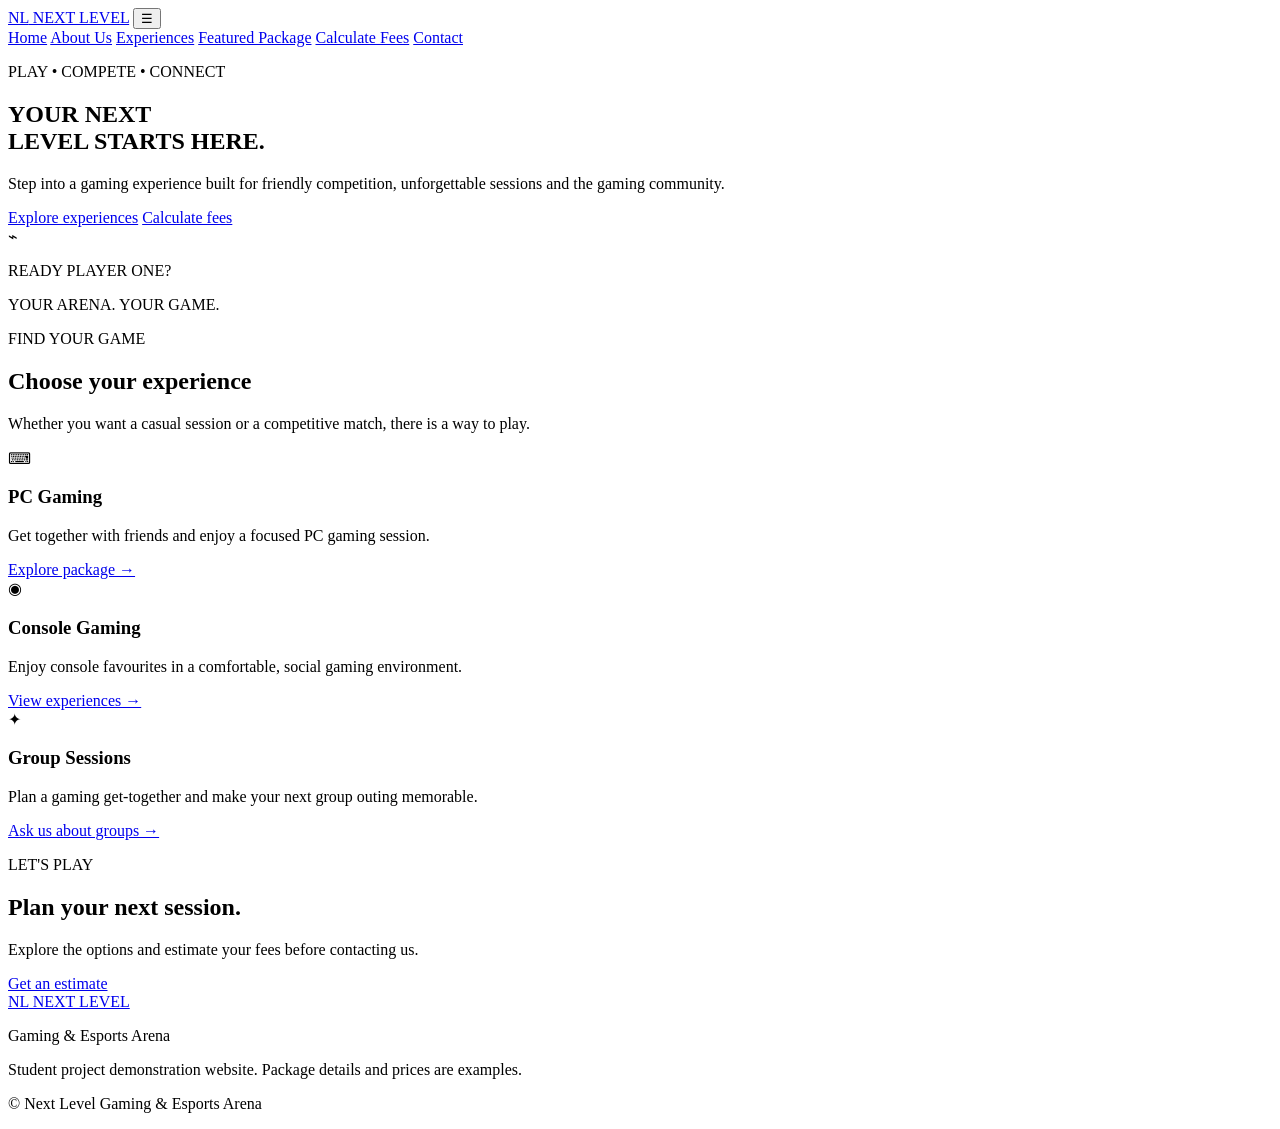
==== index.html @ 21e7a25c "index commit" ====
<!DOCTYPE html>
<html lang="en">
<head>
  <meta charset="UTF-8">
  <meta name="viewport" content="width=device-width, initial-scale=1.0">
  <meta name="description" content="Discover Next Level Gaming & Esports Arena. Explore gaming experiences and estimate your session fees.">
  <title>Next Level | Gaming & Esports Arena</title>
  <link rel="stylesheet" href="style.css">
  <script src="script.js" defer></script>
</head>
<body>
  <header class="site-header">
    <a class="logo" href="index.html"><span class="logo-mark">NL</span> NEXT LEVEL</a>
    <button class="menu-toggle" aria-label="Toggle navigation" aria-expanded="false">☰</button>
    <nav class="site-nav" aria-label="Main navigation">
      <a class="active" href="index.html">Home</a>
      <a href="about.html">About Us</a>
      <a href="overview.html">Experiences</a>
      <a href="package.html">Featured Package</a>
      <a href="calculate-fees.html">Calculate Fees</a>
      <a href="contact.html">Contact</a>
    </nav>
  </header>

  <main>
    <section class="hero">
      <div class="hero-content">
        <p class="eyebrow">PLAY • COMPETE • CONNECT</p>
        <h1>YOUR NEXT<br><span>LEVEL</span> STARTS HERE.</h1>
        <p class="hero-copy">Step into a gaming experience built for friendly competition, unforgettable sessions and the gaming community.</p>
        <div class="button-row">
          <a class="button button-primary" href="overview.html">Explore experiences</a>
          <a class="button button-outline" href="calculate-fees.html">Calculate fees</a>
        </div>
      </div>
      <div class="hero-panel" aria-label="Gaming arena feature">
        <div class="orbit orbit-one"></div>
        <div class="orbit orbit-two"></div>
        <div class="controller">⌁</div>
        <p class="panel-label">READY PLAYER ONE?</p>
        <p class="panel-small">YOUR ARENA. YOUR GAME.</p>
      </div>
    </section>

    <section class="section">
      <div class="section-heading">
        <p class="eyebrow">FIND YOUR GAME</p>
        <h2>Choose your experience</h2>
        <p>Whether you want a casual session or a competitive match, there is a way to play.</p>
      </div>

      <div class="card-grid">
        <article class="feature-card">
          <div class="card-icon">⌨</div>
          <h3>PC Gaming</h3>
          <p>Get together with friends and enjoy a focused PC gaming session.</p>
          <a href="package.html" class="text-link">Explore package →</a>
        </article>

        <article class="feature-card">
          <div class="card-icon">◉</div>
          <h3>Console Gaming</h3>
          <p>Enjoy console favourites in a comfortable, social gaming environment.</p>
          <a href="overview.html" class="text-link">View experiences →</a>
        </article>

        <article class="feature-card">
          <div class="card-icon">✦</div>
          <h3>Group Sessions</h3>
          <p>Plan a gaming get-together and make your next group outing memorable.</p>
          <a href="contact.html" class="text-link">Ask us about groups →</a>
        </article>
      </div>
    </section>

    <section class="cta-band">
      <div>
        <p class="eyebrow">LET'S PLAY</p>
        <h2>Plan your next session.</h2>
        <p>Explore the options and estimate your fees before contacting us.</p>
      </div>
      <a class="button button-primary" href="calculate-fees.html">Get an estimate</a>
    </section>
  </main>

  <footer class="site-footer">
    <a class="logo" href="index.html"><span class="logo-mark">NL</span> NEXT LEVEL</a>
    <p>Gaming & Esports Arena</p>
    <p class="footer-note">Student project demonstration website. Package details and prices are examples.</p>
    <p>©️ <span class="year"></span> Next Level Gaming & Esports Arena</p>
  </footer>
</body>
</html>
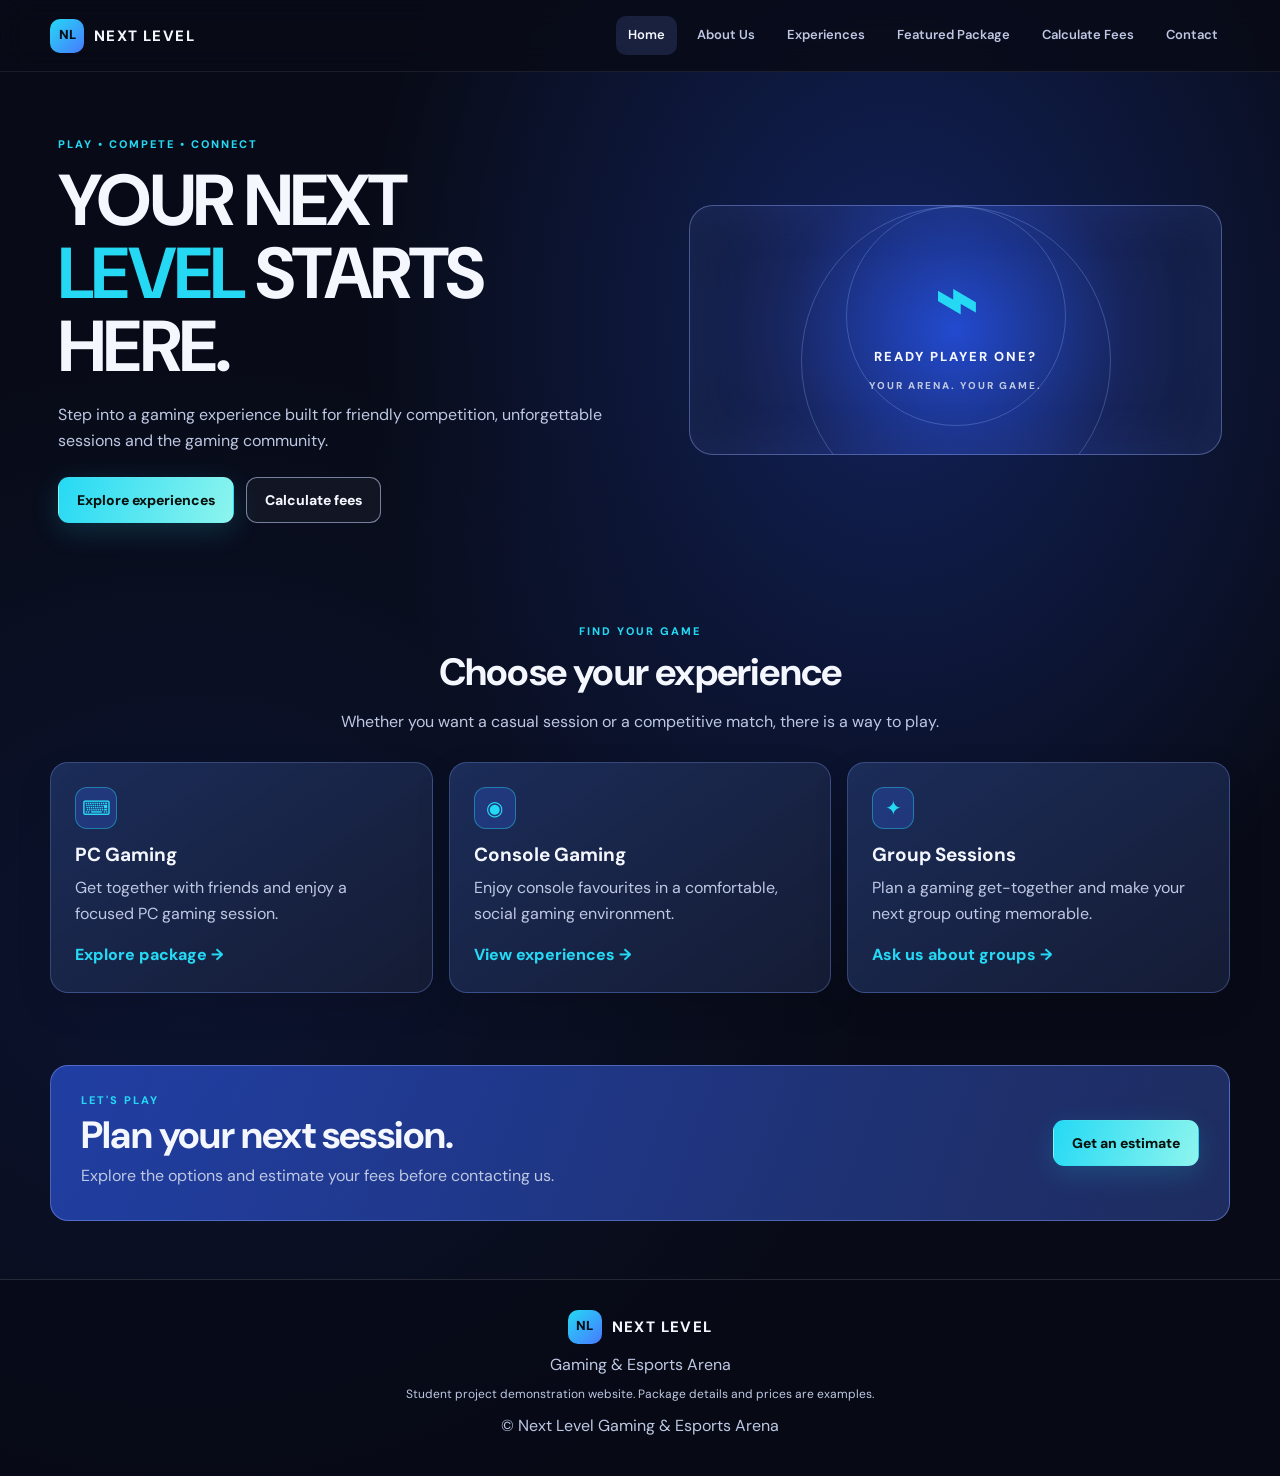
==== commit 68d0c265: "modified the files to correct the href links in the overview.html and package.html files, ensuring t" ====
--- a/index.html
+++ b/index.html
@@ -5,7 +5,7 @@
   <meta name="viewport" content="width=device-width, initial-scale=1.0">
   <meta name="description" content="Discover Next Level Gaming & Esports Arena. Explore gaming experiences and estimate your session fees.">
   <title>Next Level | Gaming & Esports Arena</title>
-  <link rel="stylesheet" href="style.css">
+  <link rel="stylesheet" href="styles.css">
   <script src="script.js" defer></script>
 </head>
 <body>
--- a/styles.css
+++ b/styles.css
@@ -0,0 +1,703 @@
+@import url('https://fonts.googleapis.com/css2?family=DM+Sans:wght@400;500;600;700;800&display=swap');
+
+:root {
+  --bg: #080b17;
+  --surface: #11182a;
+  --surface-light: #17213a;
+  --border: rgba(130, 162, 255, 0.3);
+  --text: #f5f7ff;
+  --muted: #bec8e3;
+  --cyan: #25d9f4;
+  --blue: #477aff;
+  --green: #28ef91;
+  --purple: #a46cff;
+  --radius: 18px;
+  --content-width: 1180px;
+}
+
+* {
+  box-sizing: border-box;
+}
+
+html {
+  scroll-behavior: smooth;
+}
+
+body {
+  margin: 0;
+  color: var(--text);
+  background:
+    radial-gradient(ellipse at 70% 22%, rgba(35, 75, 210, 0.36), transparent 42%),
+    radial-gradient(ellipse at 15% 65%, rgba(26, 53, 144, 0.2), transparent 44%),
+    var(--bg);
+  font-family: 'DM Sans', Arial, sans-serif;
+  line-height: 1.6;
+}
+
+a {
+  color: inherit;
+}
+
+.site-header {
+  width: 100%;
+  min-height: 72px;
+  padding: 12px max(24px, calc((100% - var(--content-width)) / 2));
+  display: flex;
+  align-items: center;
+  justify-content: space-between;
+  gap: 24px;
+  background: rgba(8, 11, 23, 0.88);
+  border-bottom: 1px solid rgba(255, 255, 255, 0.08);
+  position: sticky;
+  top: 0;
+  z-index: 20;
+  backdrop-filter: blur(14px);
+}
+
+.logo {
+  display: inline-flex;
+  align-items: center;
+  gap: 10px;
+  text-decoration: none;
+  font-size: 15px;
+  font-weight: 800;
+  letter-spacing: 1.4px;
+  white-space: nowrap;
+}
+
+.logo-mark {
+  width: 34px;
+  height: 34px;
+  display: inline-grid;
+  place-items: center;
+  border-radius: 10px;
+  color: #06101a;
+  background: linear-gradient(135deg, var(--cyan), var(--blue));
+  font-size: 13px;
+  font-weight: 900;
+  letter-spacing: 0;
+}
+
+.site-nav {
+  display: flex;
+  align-items: center;
+  gap: 8px;
+}
+
+.site-nav a {
+  padding: 9px 12px;
+  color: var(--muted);
+  text-decoration: none;
+  font-size: 13px;
+  font-weight: 600;
+  border-radius: 10px;
+  transition: color 0.2s ease, background 0.2s ease;
+}
+
+.site-nav a:hover,
+.site-nav a.active {
+  color: var(--text);
+  background: rgba(110, 142, 255, 0.16);
+}
+
+.menu-toggle {
+  display: none;
+  border: 1px solid var(--border);
+  border-radius: 10px;
+  padding: 7px 11px;
+  color: var(--text);
+  background: var(--surface);
+  font-size: 22px;
+  cursor: pointer;
+}
+
+main {
+  width: min(var(--content-width), calc(100% - 48px));
+  margin: 0 auto;
+}
+
+.hero {
+  min-height: 460px;
+  display: grid;
+  grid-template-columns: 1.05fr 0.95fr;
+  align-items: center;
+  gap: 42px;
+  padding: 64px 8px 52px;
+}
+
+.hero-content {
+  max-width: 620px;
+}
+
+.eyebrow {
+  margin: 0 0 10px;
+  color: var(--cyan);
+  font-size: 11px;
+  font-weight: 800;
+  letter-spacing: 2px;
+  text-transform: uppercase;
+}
+
+h1,
+h2,
+h3,
+p {
+  margin-top: 0;
+}
+
+h1 {
+  margin-bottom: 18px;
+  font-size: clamp(42px, 6vw, 72px);
+  line-height: 1.02;
+  letter-spacing: -2.7px;
+}
+
+h1 span,
+.page-hero h1 span {
+  color: var(--cyan);
+}
+
+h2 {
+  margin-bottom: 14px;
+  font-size: clamp(26px, 3.2vw, 38px);
+  line-height: 1.15;
+  letter-spacing: -0.8px;
+}
+
+h3 {
+  margin-bottom: 8px;
+  font-size: 19px;
+  line-height: 1.25;
+}
+
+.hero-copy,
+.page-hero > p:last-child,
+.section-heading > p:last-child {
+  max-width: 650px;
+  color: var(--muted);
+  font-size: 16px;
+}
+
+.button-row {
+  display: flex;
+  flex-wrap: wrap;
+  gap: 12px;
+  margin-top: 24px;
+}
+
+.button {
+  min-height: 44px;
+  display: inline-flex;
+  align-items: center;
+  justify-content: center;
+  padding: 11px 18px;
+  border: 1px solid transparent;
+  border-radius: 11px;
+  text-decoration: none;
+  font: inherit;
+  font-size: 14px;
+  font-weight: 800;
+  cursor: pointer;
+  transition: transform 0.18s ease, filter 0.18s ease;
+}
+
+.button:hover {
+  transform: translateY(-2px);
+  filter: brightness(1.08);
+}
+
+.button-primary {
+  color: #06110e;
+  background: linear-gradient(110deg, var(--cyan), #8ef5ee);
+  box-shadow: 0 8px 28px rgba(37, 217, 244, 0.17);
+}
+
+.button-outline {
+  color: var(--text);
+  border-color: rgba(206, 219, 255, 0.55);
+  background: rgba(255, 255, 255, 0.04);
+}
+
+.hero-panel,
+.package-art {
+  min-height: 250px;
+  position: relative;
+  overflow: hidden;
+  display: grid;
+  place-content: center;
+  justify-items: center;
+  border: 1px solid rgba(145, 169, 255, 0.44);
+  border-radius: 24px;
+  background:
+    radial-gradient(circle at center, rgba(42, 91, 255, 0.72), rgba(28, 43, 107, 0.68) 58%, rgba(18, 27, 55, 0.92));
+  box-shadow: inset 0 0 55px rgba(74, 112, 255, 0.16);
+}
+
+.orbit {
+  width: 220px;
+  height: 220px;
+  position: absolute;
+  border: 1px solid rgba(154, 185, 255, 0.28);
+  border-radius: 50%;
+}
+
+.orbit-two {
+  width: 310px;
+  height: 310px;
+}
+
+.controller {
+  z-index: 1;
+  color: var(--cyan);
+  font-size: 72px;
+  font-weight: 900;
+  line-height: 1;
+}
+
+.panel-label,
+.panel-small {
+  z-index: 1;
+  margin: 10px 0 0;
+  font-size: 13px;
+  font-weight: 800;
+  letter-spacing: 2px;
+}
+
+.panel-small {
+  color: var(--muted);
+  font-size: 10px;
+}
+
+.section {
+  padding: 48px 0;
+}
+
+.section-heading {
+  max-width: 720px;
+  margin: 0 auto 28px;
+  text-align: center;
+}
+
+.section-heading > p:last-child {
+  margin-right: auto;
+  margin-left: auto;
+}
+
+.card-grid {
+  display: grid;
+  grid-template-columns: repeat(3, minmax(0, 1fr));
+  gap: 16px;
+}
+
+.feature-card,
+.info-panel,
+.form-card {
+  padding: 24px;
+  border: 1px solid var(--border);
+  border-radius: var(--radius);
+  background:
+    linear-gradient(145deg, rgba(37, 64, 135, 0.5), rgba(21, 28, 53, 0.9)),
+    var(--surface);
+  box-shadow: 0 14px 36px rgba(0, 0, 0, 0.12);
+}
+
+.feature-card p,
+.info-panel p,
+.form-card p {
+  color: var(--muted);
+}
+
+.card-icon {
+  width: 42px;
+  height: 42px;
+  display: inline-grid;
+  place-items: center;
+  margin-bottom: 14px;
+  border: 1px solid rgba(37, 217, 244, 0.42);
+  border-radius: 12px;
+  color: var(--cyan);
+  background: rgba(55, 105, 255, 0.24);
+  font-size: 20px;
+}
+
+.text-link {
+  color: var(--cyan);
+  font-weight: 800;
+  text-decoration: none;
+}
+
+.text-link:hover {
+  text-decoration: underline;
+}
+
+.cta-band {
+  margin: 24px 0 58px;
+  padding: 26px 30px;
+  display: flex;
+  align-items: center;
+  justify-content: space-between;
+  gap: 24px;
+  border: 1px solid rgba(139, 165, 255, 0.45);
+  border-radius: 18px;
+  background: linear-gradient(110deg, rgba(40, 77, 201, 0.76), rgba(62, 91, 196, 0.42));
+}
+
+.cta-band h2,
+.cta-band p {
+  margin-bottom: 5px;
+}
+
+.cta-band p:not(.eyebrow) {
+  color: var(--muted);
+}
+
+.page-hero {
+  padding: 72px 8px 44px;
+}
+
+.page-hero h1 {
+  max-width: 820px;
+}
+
+.two-column,
+.calculator-layout,
+.contact-layout {
+  display: grid;
+  grid-template-columns: repeat(2, minmax(0, 1fr));
+  gap: 34px;
+  align-items: start;
+}
+
+.two-column {
+  align-items: center;
+}
+
+.big-symbol {
+  color: #cc8cff;
+  font-size: 80px;
+  font-weight: 900;
+  line-height: 1;
+}
+
+.big-symbol span {
+  color: var(--cyan);
+}
+
+.detail-list {
+  padding-left: 20px;
+  color: var(--muted);
+}
+
+.detail-list li {
+  margin: 8px 0;
+}
+
+.notice {
+  margin-top: 20px;
+  padding: 13px 15px;
+  border-left: 3px solid var(--purple);
+  border-radius: 0 10px 10px 0;
+  color: var(--muted);
+  background: rgba(164, 108, 255, 0.12);
+  font-size: 13px;
+}
+
+.muted {
+  color: var(--muted);
+}
+
+.form-card h2 {
+  font-size: 28px;
+}
+
+form {
+  display: grid;
+  gap: 10px;
+}
+
+label {
+  margin-top: 8px;
+  color: var(--text);
+  font-size: 14px;
+  font-weight: 700;
+}
+
+input,
+select,
+textarea {
+  width: 100%;
+  min-height: 44px;
+  padding: 11px 13px;
+  border: 1px solid rgba(148, 174, 255, 0.55);
+  border-radius: 10px;
+  outline: none;
+  color: var(--text);
+  background: rgba(8, 13, 30, 0.62);
+  font: inherit;
+}
+
+select option {
+  color: #101528;
+  background: #fff;
+}
+
+textarea {
+  min-height: 120px;
+  resize: vertical;
+}
+
+input:focus,
+select:focus,
+textarea:focus {
+  border-color: var(--cyan);
+  box-shadow: 0 0 0 3px rgba(37, 217, 244, 0.13);
+}
+
+form .button {
+  width: 100%;
+  margin-top: 12px;
+}
+
+.result {
+  margin: 14px 0 0;
+  padding: 12px;
+  border: 1px solid rgba(37, 217, 244, 0.25);
+  border-radius: 10px;
+  color: var(--green) !important;
+  background: rgba(37, 217, 244, 0.06);
+  overflow-wrap: anywhere;
+}
+
+.result:empty {
+  display: none;
+}
+
+/* Dynamically generated package and experience cards */
+.service-card .service-price {
+  color: var(--green);
+  font-size: 20px;
+  font-weight: 800;
+}
+
+.service-card ul {
+  padding-left: 20px;
+  color: var(--muted);
+}
+
+.service-card li {
+  margin: 5px 0;
+}
+
+.service-card .button {
+  margin-top: 8px;
+}
+
+.contact-item {
+  display: flex;
+  align-items: center;
+  gap: 14px;
+  margin: 20px 0;
+}
+
+.contact-item .card-icon {
+  flex: 0 0 auto;
+  margin: 0;
+}
+
+.contact-item h3,
+.contact-item p {
+  margin-bottom: 2px;
+}
+
+/* Dynamically generated fee calculator */
+.booking-option {
+  display: grid;
+  grid-template-columns: auto 1fr auto;
+  align-items: center;
+  gap: 12px;
+  padding: 12px;
+  border: 1px solid var(--border);
+  border-radius: 12px;
+  background: rgba(8, 13, 30, 0.45);
+}
+
+.booking-option input[type="checkbox"] {
+  width: 19px;
+  min-height: 19px;
+  height: 19px;
+  accent-color: var(--green);
+}
+
+.booking-option label {
+  margin: 0;
+  cursor: pointer;
+}
+
+.booking-option-price {
+  color: var(--green);
+  font-size: 13px;
+  font-weight: 800;
+  white-space: nowrap;
+}
+
+.booking-summary {
+  margin-top: 20px;
+  border: 1px solid rgba(40, 239, 145, 0.5);
+  border-radius: 14px;
+  overflow: hidden;
+}
+
+.booking-summary h3 {
+  margin: 0;
+  padding: 14px;
+  background: rgba(40, 239, 145, 0.09);
+}
+
+.summary-row {
+  display: flex;
+  justify-content: space-between;
+  gap: 14px;
+  padding: 10px 14px;
+  border-top: 1px solid var(--border);
+  color: var(--muted);
+}
+
+.summary-row strong {
+  color: var(--text);
+  text-align: right;
+}
+
+.summary-row.total strong,
+.summary-row.total span {
+  color: var(--green);
+  font-size: 17px;
+  font-weight: 900;
+}
+
+.site-footer {
+  margin-top: 48px;
+  padding: 30px 24px;
+  border-top: 1px solid rgba(255, 255, 255, 0.12);
+  color: var(--muted);
+  text-align: center;
+  background: rgba(7, 10, 21, 0.68);
+}
+
+.site-footer .logo {
+  color: var(--text);
+}
+
+.site-footer p {
+  margin: 8px 0;
+}
+
+.footer-note {
+  font-size: 12px;
+}
+
+@media (max-width: 800px) {
+  .site-header {
+    padding-right: 18px;
+    padding-left: 18px;
+  }
+
+  .menu-toggle {
+    display: block;
+  }
+
+  .site-nav {
+    display: none;
+    position: absolute;
+    top: calc(100% - 1px);
+    right: 12px;
+    left: 12px;
+    padding: 10px;
+    flex-direction: column;
+    align-items: stretch;
+    border: 1px solid var(--border);
+    border-radius: 14px;
+    background: #101629;
+    box-shadow: 0 18px 30px rgba(0, 0, 0, 0.35);
+  }
+
+  .site-nav.open {
+    display: flex;
+  }
+
+  .site-nav a {
+    padding: 12px;
+  }
+
+  main {
+    width: min(100% - 32px, var(--content-width));
+  }
+
+  .hero {
+    min-height: auto;
+    grid-template-columns: 1fr;
+    gap: 28px;
+    padding-top: 48px;
+  }
+
+  .hero-panel {
+    min-height: 220px;
+  }
+
+  .card-grid {
+    grid-template-columns: repeat(2, minmax(0, 1fr));
+  }
+
+  .two-column,
+  .calculator-layout,
+  .contact-layout {
+    grid-template-columns: 1fr;
+    gap: 22px;
+  }
+
+  .page-hero {
+    padding-top: 50px;
+  }
+}
+
+@media (max-width: 540px) {
+  h1 {
+    font-size: clamp(39px, 12vw, 58px);
+    letter-spacing: -1.7px;
+  }
+
+  .card-grid {
+    grid-template-columns: 1fr;
+  }
+
+  .feature-card,
+  .info-panel,
+  .form-card {
+    padding: 19px;
+  }
+
+  .section {
+    padding: 34px 0;
+  }
+
+  .cta-band {
+    align-items: flex-start;
+    flex-direction: column;
+    padding: 22px;
+  }
+
+  .button-row {
+    flex-direction: column;
+  }
+
+  .button-row .button {
+    width: 100%;
+  }
+
+  .booking-option {
+    grid-template-columns: auto 1fr;
+  }
+
+  .booking-option-price {
+    grid-column: 2;
+  }
+}
